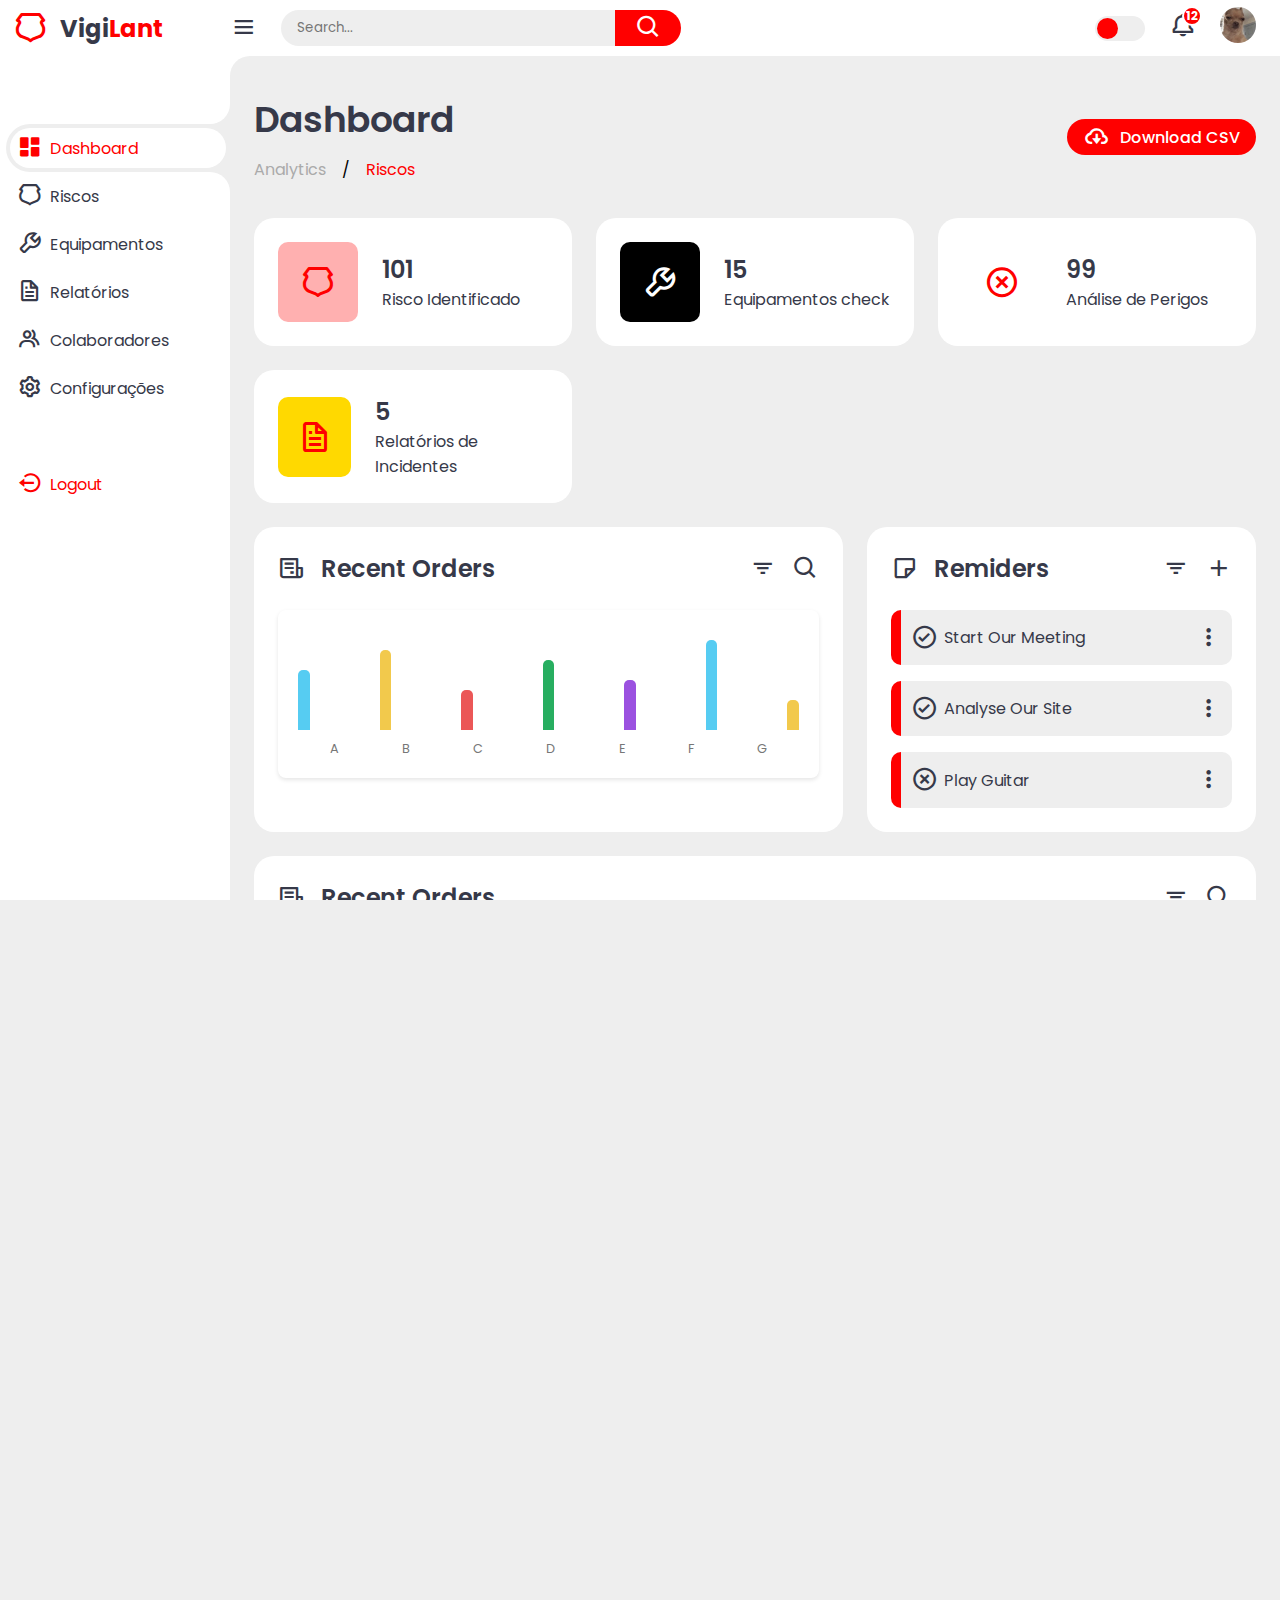
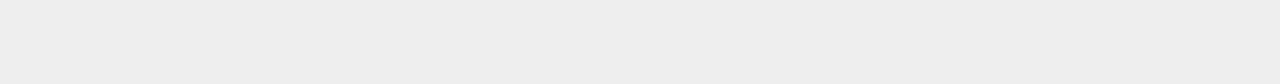
==== index.html @ 3edcef0a "first commit" ====
<!DOCTYPE html>
<html lang="en">
  <head>
    <meta charset="UTF-8" />
    <link rel="preconnect" href="https://fonts.googleapis.com" />
    <link rel="preconnect" href="https://fonts.gstatic.com" crossorigin />
    <link
      href="https://fonts.googleapis.com/css2?family=Poppins:wght@300;400;500;600;700;800&display=swap"
      rel="stylesheet"
    />
    <meta name="viewport" content="width=device-width, initial-scale=1.0" />
    <link
      href="https://unpkg.com/boxicons@2.1.4/css/boxicons.min.css"
      rel="stylesheet"
    />
    <link rel="stylesheet" href="style.css" />
    <link rel="stylesheet" href="style2.css">

    <title>Vigilant BR | Gestor de riscos</title>
    <link rel="shortcut icon" href="/assets/favicon.png" type="image/x-icon">
    
  </head>
  <body>
    <div class="sidebar">
      <a href="#" class="logo">
        <i class="bx bx-shield-alt"></i>
        <div class="logo-name"><span>Vigi</span>Lant</div>
      </a>
      <ul class="side-menu">
        <li class="active">
          <a href="#"><i class="bx bxs-dashboard"></i>Dashboard</a>
        </li>
        <li>
          <a href="#"><i class="bx bx-shield-alt"></i>Riscos</a>
        </li>
        <li>
          <a href="#"><i class="bx bx-wrench"></i>Equipamentos</a>
        </li>
        <li>
          <a href="#"><i class="bx bx-file"></i>Relatórios</a>
        </li>
        <li>
          <a href="#"><i class="bx bx-group"></i>Colaboradores</a>
        </li>
        <li>
          <a href="#"><i class="bx bx-cog"></i>Configurações</a>
        </li>
      </ul>
      <ul class="side-menu">
        <li>
          <a href="#" class="logout">
            <i class="bx bx-log-out-circle"></i>
            Logout
          </a>
        </li>
      </ul>
    </div>
    <div class="content">
      <nav>
        <i class="bx bx-menu"></i>
        <form action="#">
          <div class="form-input">
            <input type="search" placeholder="Search..." />
            <button class="search-btn" type="submit">
              <i class="bx bx-search"></i>
            </button>
          </div>
        </form>
        <input type="checkbox" id="theme-toggle" hidden />
        <label for="theme-toggle" class="theme-toggle"></label>
        <a href="#" class="notif">
          <i class="bx bx-bell"></i>
          <span class="count">12</span>
        </a>
        <a href="#" class="profile">
          <img src="/assets/beb449b8a5b8dd50c113fc3c4063e4e1.jpg" />
        </a>
      </nav>

      <main>
        <div class="header">
          <div class="left">
            <h1>Dashboard</h1>
            <ul class="breadcrumb">
              <li><a href="#">Analytics</a></li>
              /
              <li><a href="#" class="active">Riscos</a></li>
            </ul>
          </div>
          <a href="#" class="report">
            <i class="bx bx-cloud-download"></i>
            <span>Download CSV</span>
          </a>
        </div>
        <ul class="insights">
          <li>
            <i class="bx bx-shield-alt"></i>
            <span class="info">
              <h3>101</h3>
              <p>Risco Identificado</p>
            </span>
          </li>
          <li>
            <i class="bx bx-wrench"></i>
            <span class="info">
              <h3>15</h3>
              <p>Equipamentos check</p>
            </span>
          </li>
          <li>
            <i class="bx bx-x-circle"></i>
            <span class="info">
              <h3>99</h3>
              <p>Análise de Perigos</p>
            </span>
          </li>
          <li>
            <i class="bx bx-file"></i>
            <span class="info">
              <h3>5</h3>
              <p>Relatórios de Incidentes</p>
            </span>
          </li>
        </ul>

        <div class="bottom-data">
          <div class="orders">
            <div class="header">
              <i class="bx bx-receipt"></i>
              <h3>Recent Orders</h3>
              <i class="bx bx-filter"></i>
              <i class="bx bx-search"></i>
            </div>
            <table>
              <div class="widget">
                <div class="bar-chart">
                    <div class="bar" style="height: 60%; background-color: #56CCF2;"></div>
                    <div class="bar" style="height: 80%; background-color: #F2C94C;"></div>
                    <div class="bar" style="height: 40%; background-color: #EB5757;"></div>
                    <div class="bar" style="height: 70%; background-color: #27AE60;"></div>
                    <div class="bar" style="height: 50%; background-color: #9B51E0;"></div>
                    <div class="bar" style="height: 90%; background-color: #56CCF2;"></div>
                    <div class="bar" style="height: 30%; background-color: #F2C94C;"></div>
                </div>
                <div class="chart-labels">
                    <span>A</span>
                    <span>B</span>
                    <span>C</span>
                    <span>D</span>
                    <span>E</span>
                    <span>F</span>
                    <span>G</span>
                </div>
            </table>
          </div>

          <div class="reminders">
            <div class="header">
              <i class="bx bx-note"></i>
              <h3>Remiders</h3>
              <i class="bx bx-filter"></i>
              <i class="bx bx-plus"></i>
            </div>
            <ul class="task-list">
              <li class="completed">
                <div class="task-title">
                  <i class="bx bx-check-circle"></i>
                  <p>Start Our Meeting</p>
                </div>
                <i class="bx bx-dots-vertical-rounded"></i>
              </li>
              <li class="completed">
                <div class="task-title">
                  <i class="bx bx-check-circle"></i>
                  <p>Analyse Our Site</p>
                </div>
                <i class="bx bx-dots-vertical-rounded"></i>
              </li>
              <li class="not-completed">
                <div class="task-title">
                  <i class="bx bx-x-circle"></i>
                  <p>Play Guitar</p>
                </div>
                <i class="bx bx-dots-vertical-rounded"></i>
              </li>
            </ul>
          </div>
        </div>

        <div class="bottom-data">
          <div class="orders">
            <div class="header">
              <i class="bx bx-receipt"></i>
              <h3>Recent Orders</h3>
              <i class="bx bx-filter"></i>
              <i class="bx bx-search"></i>
            </div>
            <table>
              <thead>
                <tr>
                  <th>User</th>
                  <th>Order Date</th>
                  <th>Status</th>
                </tr>
              </thead>
              <tbody>
                <tr>
                  <td>
                    <img src="assets/profile.jpg" />
                    <p>Letícia</p>
                  </td>
                  <td>14-08-2023</td>
                  <td><span class="status completed">Completed</span></td>
                </tr>
                <tr>
                  <td>
                    <img src="assets/profile.jpg" />
                    <p>Letícia</p>
                  </td>
                  <td>14-08-2023</td>
                  <td><span class="status pending">Pending</span></td>
                </tr>
                <tr>
                  <td>
                    <img src="assets/profile.jpg" />
                    <p>Letícia</p>
                  </td>
                  <td>14-08-2023</td>
                  <td><span class="status process">Processing</span></td>
                </tr>
              </tbody>
            </table>
          </div>

          <div class="bottom-data">
            <div class="orders">
              <div class="header">
                <i class="bx bx-receipt"></i>
                <h3>Recent Orders</h3>
                <i class="bx bx-filter"></i>
                <i class="bx bx-search"></i>
              </div>
              <table>
                <div class="progress-bars">
                  <div class="progress-item">
                      <div class="progress-label">TOTAL SALES</div>
                      <div class="progress-bar-container">
                          <div class="progress-bar" style="width: 75%; background-color: #56CCF2;"></div>
                      </div>
                      <div class="progress-value">75%</div>
                  </div>
                  <div class="progress-item">
                      <div class="progress-label">NEW CUSTOMERS</div>
                      <div class="progress-bar-container">
                          <div class="progress-bar" style="width: 50%; background-color: #F2C94C;"></div>
                      </div>
                      <div class="progress-value">50%</div>
                  </div>
                  <div class="progress-item">
                      <div class="progress-label">COMPLETED TASKS</div>
                      <div class="progress-bar-container">
                          <div class="progress-bar" style="width: 90%; background-color: #27AE60;"></div>
                      </div>
                      <div class="progress-value">90%</div>
                  </div>
                  <div class="progress-item">
                      <div class="progress-label">ACCURACY</div>
                      <div class="progress-bar-container">
                          <div class="progress-bar" style="width: 65%; background-color: #EB5757;"></div>
                      </div>
                      <div class="progress-value">65%</div>
                  </div>
              </table>
            </div>

      </main>
    </div>
    <script src="script.js"></script>
  </body>
</html>
---- style.css ----
:root {
  --light: #ffffff;
  --primary: #ff0000;
  --light-primary: #ffb0b0;
  --grey: #eee;
  --dark-grey: #aaaaaa;
  --dark: #363949;
  --danger: #ff0000;
  --light-danger: #ffd900;
  --warning: #ffffff;
  --light-warning: #000000;
  --success: #ff0000;
  --light-success: #ffffff;
}

* {
  margin: 0;
  padding: 0;
  box-sizing: border-box;
  font-family: "Poppins", sans-serif;
}

.bx {
  font-size: 1.7rem;
}

a {
  text-decoration: none;
}

li {
  list-style: none;
}

html {
  overflow-x: hidden;
}

body.dark {
  --light: #181a1e;
  --grey: #25252c;
  --dark: #fbfbfb;
}

body {
  background: var(--grey);
  overflow-x: hidden;
}

.sidebar {
  position: fixed;
  top: 0;
  left: 0;
  background: var(--light);
  width: 230px;
  height: 100%;
  z-index: 2000;
  overflow-x: hidden;
  scrollbar-width: none;
  transition: all 0.3s ease;
}

.sidebar::-webkit-scrollbar {
  display: none;
}

.sidebar.close {
  width: 60px;
}

.sidebar .logo {
  font-size: 24px;
  font-weight: 700;
  height: 56px;
  display: flex;
  align-items: center;
  color: var(--primary);
  z-index: 500;
  padding-bottom: 20px;
  box-sizing: content-box;
}

.sidebar .logo .logo-name span {
  color: var(--dark);
}

.sidebar .logo .bx {
  min-width: 60px;
  display: flex;
  justify-content: center;
  font-size: 2.2rem;
}

.sidebar .side-menu {
  width: 100%;
  margin-top: 48px;
}

.sidebar .side-menu li {
  height: 48px;
  background: transparent;
  margin-left: 6px;
  border-radius: 48px 0 0 48px;
  padding: 4px;
}

.sidebar .side-menu li.active {
  background: var(--grey);
  position: relative;
}

.sidebar .side-menu li.active::before {
  content: "";
  position: absolute;
  width: 40px;
  height: 40px;
  border-radius: 50%;
  top: -40px;
  right: 0;
  box-shadow: 20px 20px 0 var(--grey);
  z-index: -1;
}

.sidebar .side-menu li.active::after {
  content: "";
  position: absolute;
  width: 40px;
  height: 40px;
  border-radius: 50%;
  bottom: -40px;
  right: 0;
  box-shadow: 20px -20px 0 var(--grey);
  z-index: -1;
}

.sidebar .side-menu li a {
  width: 100%;
  height: 100%;
  background: var(--light);
  display: flex;
  align-items: center;
  border-radius: 48px;
  font-size: 16px;
  color: var(--dark);
  white-space: nowrap;
  overflow-x: hidden;
  transition: all 0.3s ease;
}

.sidebar .side-menu li.active a {
  color: var(--success);
}

.sidebar.close .side-menu li a {
  width: calc(48px - (4px * 2));
  transition: all 0.3s ease;
}

.sidebar .side-menu li a .bx {
  min-width: calc(60px - ((4px + 6px) * 2));
  display: flex;
  font-size: 1.6rem;
  justify-content: center;
}

.sidebar .side-menu li a.logout {
  color: var(--danger);
}

.content {
  position: relative;
  width: calc(100% - 230px);
  left: 230px;
  transition: all 0.3s ease;
}

.sidebar.close ~ .content {
  width: calc(100% - 60px);
  left: 60px;
}

.content nav {
  height: 56px;
  background: var(--light);
  padding: 0 24px 0 0;
  display: flex;
  align-items: center;
  grid-gap: 24px;
  position: sticky;
  top: 0;
  left: 0;
  z-index: 1000;
}

.content nav::before {
  content: "";
  position: absolute;
  width: 40px;
  height: 40px;
  bottom: -40px;
  left: 0;
  border-radius: 50%;
  box-shadow: -20px -20px 0 var(--light);
}

.content nav a {
  color: var(--dark);
}

.content nav .bx.bx-menu {
  cursor: pointer;
  color: var(--dark);
}

.content nav form {
  max-width: 400px;
  width: 100%;
  margin-right: auto;
}

.content nav form .form-input {
  display: flex;
  align-items: center;
  height: 36px;
}

.content nav form .form-input input {
  flex-grow: 1;
  padding: 0 16px;
  height: 100%;
  border: none;
  background: var(--grey);
  border-radius: 36px 0 0 36px;
  outline: none;
  width: 100%;
  color: var(--dark);
}

.content nav form .form-input button {
  width: 80px;
  height: 100%;
  display: flex;
  justify-content: center;
  align-items: center;
  background: var(--primary);
  color: var(--light);
  font-size: 18px;
  border: none;
  outline: none;
  border-radius: 0 36px 36px 0;
  cursor: pointer;
}

.content nav .notif {
  font-size: 20px;
  position: relative;
}

.content nav .notif .count {
  position: absolute;
  top: -6px;
  right: -6px;
  width: 20px;
  height: 20px;
  background: var(--danger);
  border-radius: 50%;
  color: var(--light);
  border: 2px solid var(--light);
  font-weight: 700;
  font-size: 12px;
  display: flex;
  align-items: center;
  justify-content: center;
}

.content nav .profile img {
  width: 36px;
  height: 36px;
  object-fit: cover;
  border-radius: 50%;
}

.content nav .theme-toggle {
  display: block;
  min-width: 50px;
  height: 25px;
  background: var(--grey);
  cursor: pointer;
  position: relative;
  border-radius: 25px;
}

.content nav .theme-toggle::before {
  content: "";
  position: absolute;
  top: 2px;
  left: 2px;
  bottom: 2px;
  width: calc(25px - 4px);
  background: var(--primary);
  border-radius: 50%;
  transition: all 0.3s ease;
}

.content nav #theme-toggle:checked + .theme-toggle::before {
  left: calc(100% - (25px - 4px) - 2px);
}

.content main {
  width: 100%;
  padding: 36px 24px;
  max-height: calc(100vh - 56px);
}

.content main .header {
  display: flex;
  align-items: center;
  justify-content: space-between;
  grid-gap: 16px;
  flex-wrap: wrap;
}

.content main .header .left h1 {
  font-size: 36px;
  font-weight: 600;
  margin-bottom: 10px;
  color: var(--dark);
}

.content main .header .left .breadcrumb {
  display: flex;
  align-items: center;
  grid-gap: 16px;
}

.content main .header .left .breadcrumb li {
  color: var(--dark);
}

.content main .header .left .breadcrumb li a {
  color: var(--dark-grey);
  pointer-events: none;
}

.content main .header .left .breadcrumb li a.active {
  color: var(--primary);
  pointer-events: none;
}

.content main .header .report {
  height: 36px;
  padding: 0 16px;
  border-radius: 36px;
  background: var(--primary);
  color: var(--light);
  display: flex;
  align-items: center;
  justify-content: center;
  grid-gap: 10px;
  font-weight: 500;
}

.content main .insights {
  display: grid;
  grid-template-columns: repeat(auto-fit, minmax(240px, 1fr));
  grid-gap: 24px;
  margin-top: 36px;
}

.content main .insights li {
  padding: 24px;
  background: var(--light);
  border-radius: 20px;
  display: flex;
  align-items: center;
  grid-gap: 24px;
  cursor: pointer;
}

.content main .insights li .bx {
  width: 80px;
  height: 80px;
  border-radius: 10px;
  font-size: 36px;
  display: flex;
  align-items: center;
  justify-content: center;
}

.content main .insights li:nth-child(1) .bx {
  background: var(--light-primary);
  color: var(--primary);
}

.content main .insights li:nth-child(2) .bx {
  background: var(--light-warning);
  color: var(--warning);
}

.content main .insights li:nth-child(3) .bx {
  background: var(--light-success);
  color: var(--success);
}

.content main .insights li:nth-child(4) .bx {
  background: var(--light-danger);
  color: var(--danger);
}

.content main .insights li .info h3 {
  font-size: 24px;
  font-weight: 600;
  color: var(--dark);
}

.content main .insights li .info p {
  color: var(--dark);
}

.content main .bottom-data {
  display: flex;
  flex-wrap: wrap;
  grid-gap: 24px;
  margin-top: 24px;
  width: 100%;
  color: var(--dark);
}

.content main .bottom-data > div {
  border-radius: 20px;
  background: var(--light);
  padding: 24px;
  overflow-x: auto;
}

.content main .bottom-data .header {
  display: flex;
  align-items: center;
  grid-gap: 16px;
  margin-bottom: 24px;
}

.content main .bottom-data .header h3 {
  margin-right: auto;
  font-size: 24px;
  font-weight: 600;
}

.content main .bottom-data .header .bx {
  cursor: pointer;
}

.content main .bottom-data .orders {
  flex-grow: 1;
  flex-basis: 500px;
}

.content main .bottom-data .orders table {
  width: 100%;
  border-collapse: collapse;
}

.content main .bottom-data .orders table th {
  padding-bottom: 12px;
  font-size: 13px;
  text-align: left;
  border-bottom: 1px solid var(--grey);
}

.content main .bottom-data .orders table td {
  padding: 16px 0;
}

.content main .bottom-data .orders table tr td:first-child {
  display: flex;
  align-items: center;
  grid-gap: 12px;
  padding-left: 6px;
}

.content main .bottom-data .orders table td img {
  width: 36px;
  height: 36px;
  border-radius: 50%;
  object-fit: cover;
}

.content main .bottom-data .orders table tbody tr {
  cursor: pointer;
  transition: all 0.3s ease;
}

.content main .bottom-data .orders table tbody tr:hover {
  background: var(--grey);
}

.content main .bottom-data .orders table tr td .status {
  font-size: 10px;
  padding: 6px 16px;
  color: var(--light);
  border-radius: 20px;
  font-weight: 700;
}

.content main .bottom-data .orders table tr td .status.completed {
  background: var(--success);
}

.content main .bottom-data .orders table tr td .status.process {
  background: var(--primary);
}

.content main .bottom-data .orders table tr td .status.pending {
  background: var(--warning);
}

.content main .bottom-data .reminders {
  flex-grow: 1;
  flex-basis: 300px;
}

.content main .bottom-data .reminders .task-list {
  width: 100%;
}

.content main .bottom-data .reminders .task-list li {
  width: 100%;
  margin-bottom: 16px;
  background: var(--grey);
  padding: 14px 10px;
  border-radius: 10px;
  display: flex;
  align-items: center;
  justify-content: space-between;
}

.content main .bottom-data .reminders .task-list li .task-title {
  display: flex;
  align-items: center;
}

.content main .bottom-data .reminders .task-list li .task-title p {
  margin-left: 6px;
}

.content main .bottom-data .reminders .task-list li .bx {
  cursor: pointer;
}

.content main .bottom-data .reminders .task-list li.completed {
  border-left: 10px solid var(--success);
}

.content main .bottom-data .reminders .task-list li.not-completed {
  border-left: 10px solid var(--danger);
}

.content main .bottom-data .reminders .task-list li:last-child {
  margin-bottom: 0;
}

@media screen and (max-width: 768px) {
  .sidebar {
    width: 200px;
  }

  .content {
    width: calc(100% - 60px);
    left: 200px;
  }
}

@media screen and (max-width: 576px) {
  .content nav form .form-input input {
    display: none;
  }

  .content nav form .form-input button {
    width: auto;
    height: auto;
    background: transparent;
    color: var(--dark);
    border-radius: none;
  }

  .content nav form.show .form-input input {
    display: block;
    width: 100%;
  }

  .content nav form.show .form-input button {
    width: 36px;
    height: 100%;
    color: var(--light);
    background: var(--danger);
    border-radius: 0 36px 36px 0;
  }

  .content nav form.show ~ .notif,
  .content nav form.show ~ .profile {
    display: none;
  }

  .content main .insights {
    grid-template-columns: 1fr;
  }

  .content main .bottom-data .header {
    min-width: 340px;
  }

  .content main .bottom-data .orders table {
    min-width: 340px;
  }

  .content main .bottom-data .reminders .task-list {
    min-width: 340px;
  }
}
---- style2.css ----
/* Widgets Container */
.widgets-container {
    display: grid;
    grid-template-columns: repeat(auto-fit, minmax(300px, 1fr));
    gap: 20px;
    margin-bottom: 20px;
}

.widget {
    background-color: #fff;
    border-radius: 8px;
    box-shadow: 0 2px 4px rgba(0, 0, 0, 0.1);
    padding: 20px;
    display: flex;
    flex-direction: column;
    justify-content: space-between;
}

.widget-header {
    font-weight: bold;
    color: #555;
    margin-bottom: 15px;
}

/* Bar Chart */
.bar-chart {
    display: flex;
    align-items: flex-end;
    height: 100px;
    gap: 70px;
}

.bar {
    width: 20px;
    border-radius: 5px 5px 0 0;
}

.chart-labels {
    display: flex;
    justify-content: space-around;
    margin-top: 10px;
    color: #777;
    font-size: 0.8rem;
}

/* Progress Bars */
.progress-bars {
    display: flex;
    flex-direction: column;
    gap: 15px;
}

.progress-item {
    display: flex;
    flex-direction: column;
}

.progress-label {
    color: #555;
    margin-bottom: 5px;
    font-size: 0.9rem;
}

.progress-bar-container {
    background-color: #eee;
    border-radius: 5px;
    height: 10px;
    overflow: hidden;
}

.progress-bar {
    height: 100%;
    border-radius: 5px;
}

.progress-value {
    color: #777;
    font-size: 0.8rem;
    margin-top: 5px;
    text-align: right;
}
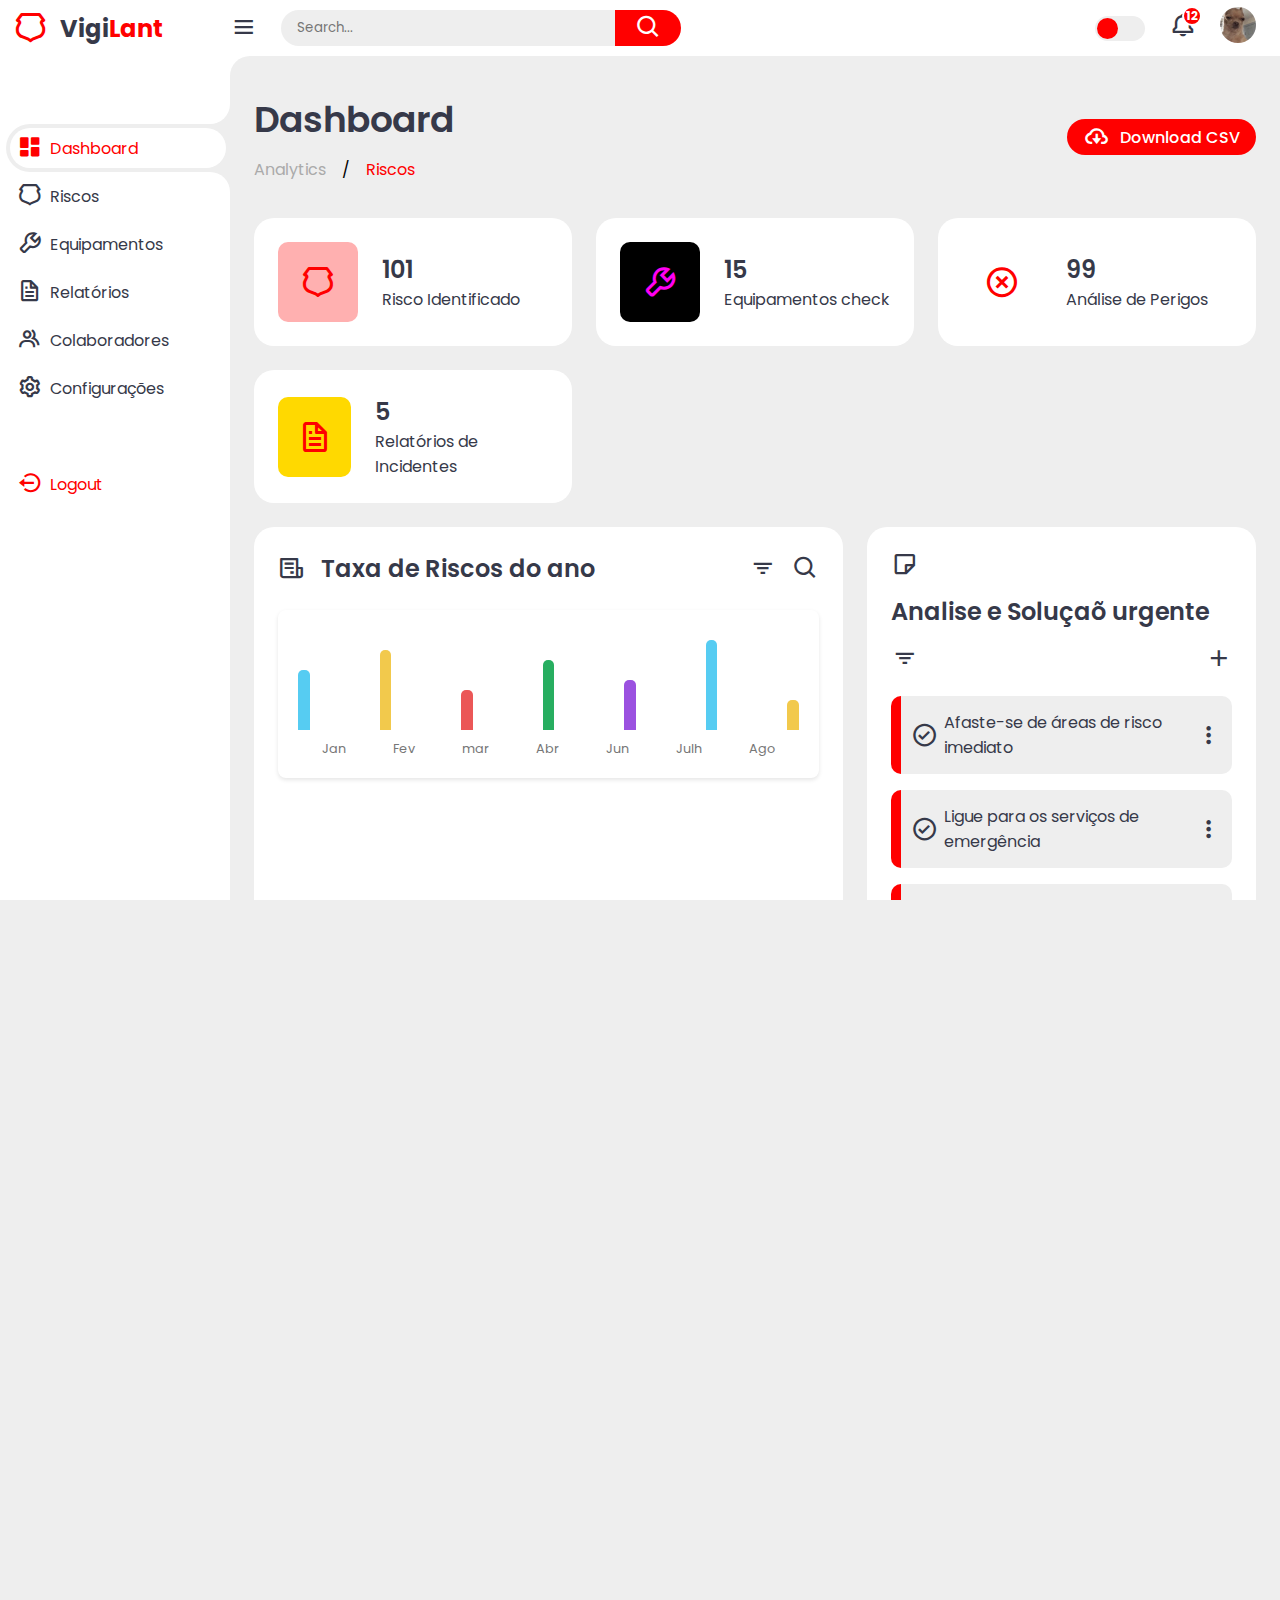
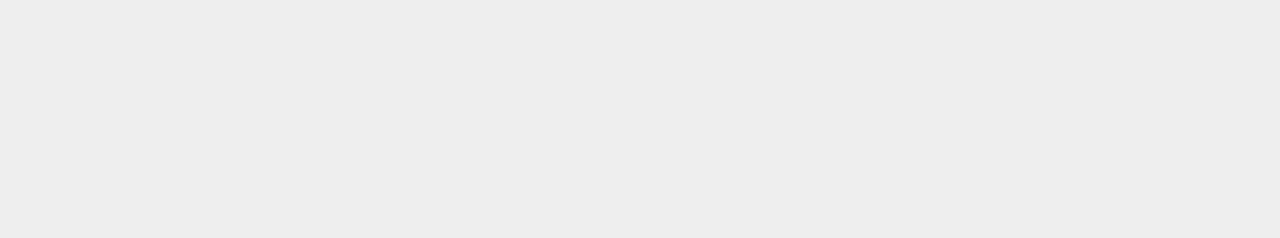
==== commit 07e47800: "first 2" ====
--- a/index.html
+++ b/index.html
@@ -127,7 +127,7 @@
           <div class="orders">
             <div class="header">
               <i class="bx bx-receipt"></i>
-              <h3>Recent Orders</h3>
+              <h3>Taxa de Riscos do ano</h3>
               <i class="bx bx-filter"></i>
               <i class="bx bx-search"></i>
             </div>
@@ -143,13 +143,13 @@
                     <div class="bar" style="height: 30%; background-color: #F2C94C;"></div>
                 </div>
                 <div class="chart-labels">
-                    <span>A</span>
-                    <span>B</span>
-                    <span>C</span>
-                    <span>D</span>
-                    <span>E</span>
-                    <span>F</span>
-                    <span>G</span>
+                    <span>Jan</span>
+                    <span>Fev</span>
+                    <span>mar</span>
+                    <span>Abr</span>
+                    <span>Jun</span>
+                    <span>Julh</span>
+                    <span>Ago</span>
                 </div>
             </table>
           </div>
@@ -157,7 +157,7 @@
           <div class="reminders">
             <div class="header">
               <i class="bx bx-note"></i>
-              <h3>Remiders</h3>
+              <h3>Analise e Soluçaõ urgente</h3>
               <i class="bx bx-filter"></i>
               <i class="bx bx-plus"></i>
             </div>
@@ -165,21 +165,21 @@
               <li class="completed">
                 <div class="task-title">
                   <i class="bx bx-check-circle"></i>
-                  <p>Start Our Meeting</p>
+                  <p>Afaste-se de áreas de risco imediato</p>
                 </div>
                 <i class="bx bx-dots-vertical-rounded"></i>
               </li>
               <li class="completed">
                 <div class="task-title">
                   <i class="bx bx-check-circle"></i>
-                  <p>Analyse Our Site</p>
+                  <p>Ligue para os serviços de emergência</p>
                 </div>
                 <i class="bx bx-dots-vertical-rounded"></i>
               </li>
               <li class="not-completed">
                 <div class="task-title">
                   <i class="bx bx-x-circle"></i>
-                  <p>Play Guitar</p>
+                  <p>Isole a área para evitar a propagação do vazamento.</p>
                 </div>
                 <i class="bx bx-dots-vertical-rounded"></i>
               </li>
@@ -191,42 +191,42 @@
           <div class="orders">
             <div class="header">
               <i class="bx bx-receipt"></i>
-              <h3>Recent Orders</h3>
+              <h3>Riscos Recentes</h3>
               <i class="bx bx-filter"></i>
               <i class="bx bx-search"></i>
             </div>
             <table>
               <thead>
                 <tr>
-                  <th>User</th>
-                  <th>Order Date</th>
+                  <th>Setores</th>
+                  <th>Ordem de data</th>
                   <th>Status</th>
                 </tr>
               </thead>
               <tbody>
                 <tr>
                   <td>
-                    <img src="assets/profile.jpg" />
-                    <p>Letícia</p>
+                    <img src="/assets/images (35).jpg" />
+                    <p>Setor 17</p>
                   </td>
                   <td>14-08-2023</td>
-                  <td><span class="status completed">Completed</span></td>
+                  <td><span class="status completed">Fora de risco</span></td>
                 </tr>
                 <tr>
                   <td>
-                    <img src="assets/profile.jpg" />
-                    <p>Letícia</p>
+                    <img src="/assets/images (35).jpg" />
+                    <p>Seto 2</p>
                   </td>
                   <td>14-08-2023</td>
-                  <td><span class="status pending">Pending</span></td>
+                  <td><span class="status pending">Extra risco</span></td>
                 </tr>
                 <tr>
                   <td>
-                    <img src="assets/profile.jpg" />
-                    <p>Letícia</p>
+                    <img src="/assets/images (35).jpg" />
+                    <p>Central</p>
                   </td>
                   <td>14-08-2023</td>
-                  <td><span class="status process">Processing</span></td>
+                  <td><span class="status process">Em risco</span></td>
                 </tr>
               </tbody>
             </table>
@@ -236,35 +236,35 @@
             <div class="orders">
               <div class="header">
                 <i class="bx bx-receipt"></i>
-                <h3>Recent Orders</h3>
+                <h3>% de ocorrer acidente</h3>
                 <i class="bx bx-filter"></i>
                 <i class="bx bx-search"></i>
               </div>
               <table>
                 <div class="progress-bars">
                   <div class="progress-item">
-                      <div class="progress-label">TOTAL SALES</div>
+                      <div class="progress-label">Maquina de produção 1</div>
                       <div class="progress-bar-container">
                           <div class="progress-bar" style="width: 75%; background-color: #56CCF2;"></div>
                       </div>
                       <div class="progress-value">75%</div>
                   </div>
                   <div class="progress-item">
-                      <div class="progress-label">NEW CUSTOMERS</div>
+                      <div class="progress-label">Maquina de produção 2</div>
                       <div class="progress-bar-container">
                           <div class="progress-bar" style="width: 50%; background-color: #F2C94C;"></div>
                       </div>
                       <div class="progress-value">50%</div>
                   </div>
                   <div class="progress-item">
-                      <div class="progress-label">COMPLETED TASKS</div>
+                      <div class="progress-label">Maquina de produção 3</div>
                       <div class="progress-bar-container">
                           <div class="progress-bar" style="width: 90%; background-color: #27AE60;"></div>
                       </div>
                       <div class="progress-value">90%</div>
                   </div>
                   <div class="progress-item">
-                      <div class="progress-label">ACCURACY</div>
+                      <div class="progress-label">Maquina de produção 4</div>
                       <div class="progress-bar-container">
                           <div class="progress-bar" style="width: 65%; background-color: #EB5757;"></div>
                       </div>
--- a/style.css
+++ b/style.css
@@ -7,7 +7,7 @@
   --dark: #363949;
   --danger: #ff0000;
   --light-danger: #ffd900;
-  --warning: #ffffff;
+  --warning: #ff00f2;
   --light-warning: #000000;
   --success: #ff0000;
   --light-success: #ffffff;
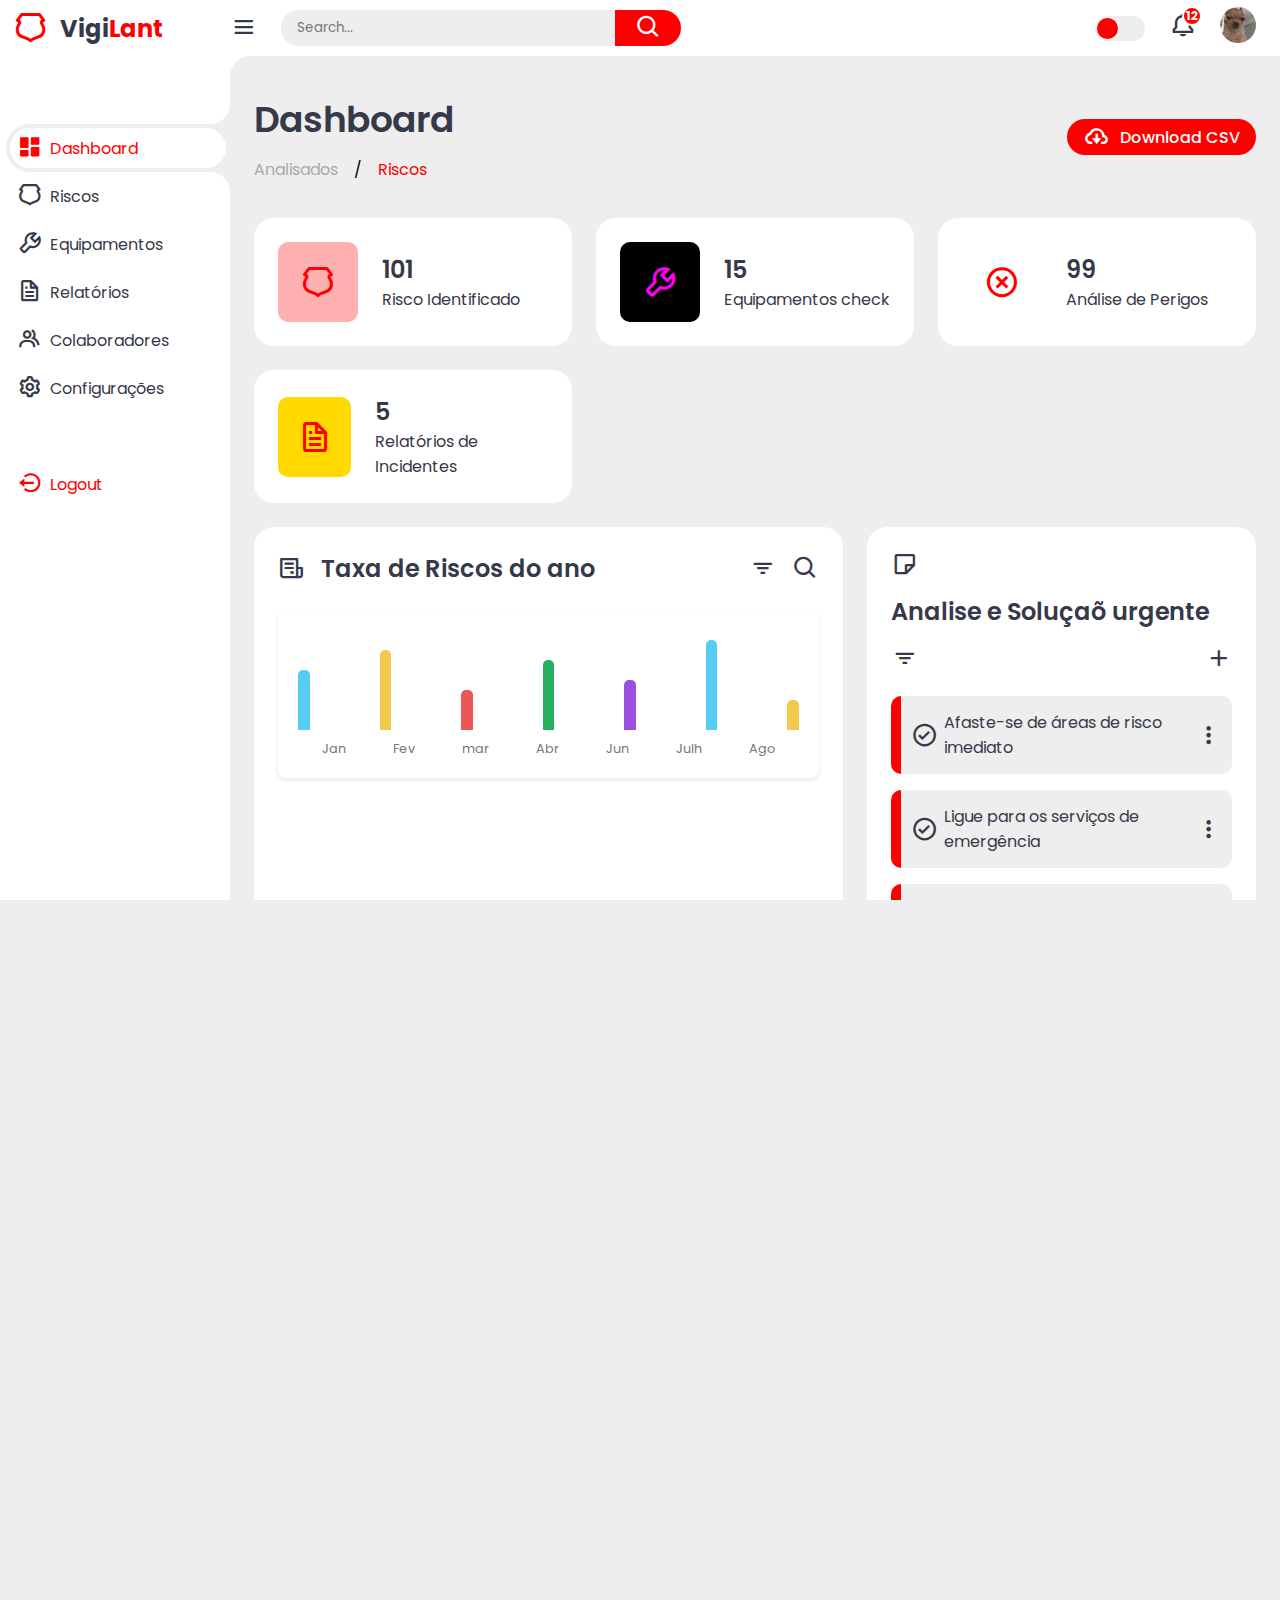
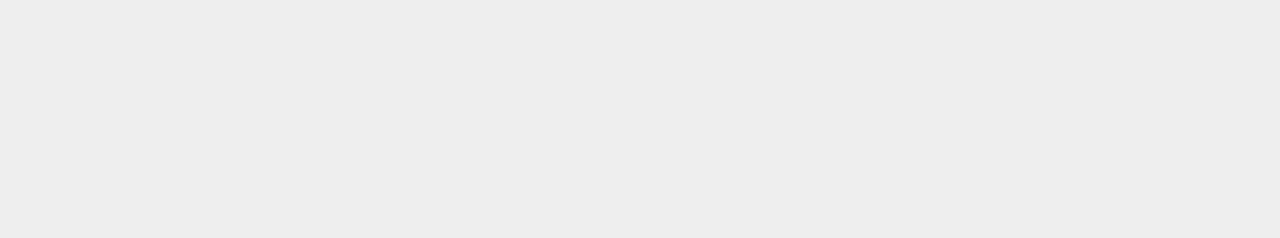
==== commit cbb423ed: "2att" ====
--- a/index.html
+++ b/index.html
@@ -28,10 +28,10 @@
       </a>
       <ul class="side-menu">
         <li class="active">
-          <a href="#"><i class="bx bxs-dashboard"></i>Dashboard</a>
-        </li>
-        <li>
-          <a href="#"><i class="bx bx-shield-alt"></i>Riscos</a>
+          <a href="/index.html"><i class="bx bxs-dashboard"></i>Dashboard</a>
+        </li>
+        <li>
+          <a href="/paginas/riscos.html"><i class="bx bx-shield-alt"></i>Riscos</a>
         </li>
         <li>
           <a href="#"><i class="bx bx-wrench"></i>Equipamentos</a>
@@ -82,7 +82,7 @@
           <div class="left">
             <h1>Dashboard</h1>
             <ul class="breadcrumb">
-              <li><a href="#">Analytics</a></li>
+              <li><a href="#">Analisados</a></li>
               /
               <li><a href="#" class="active">Riscos</a></li>
             </ul>
@@ -275,6 +275,67 @@
 
       </main>
     </div>
-    <script src="script.js"></script>
+    <script>const sideLinks = document.querySelectorAll(
+      ".sidebar .side-menu li a:not(.logout)"
+    );
+    
+    sideLinks.forEach((item) => {
+      const li = item.parentElement;
+      item.addEventListener("click", () => {
+        sideLinks.forEach((i) => {
+          i.parentElement.classList.remove("active");
+        });
+        li.classList.add("active");
+      });
+    });
+    
+    const menuBar = document.querySelector(".content nav .bx.bx-menu");
+    const sideBar = document.querySelector(".sidebar");
+    
+    menuBar.addEventListener("click", () => {
+      sideBar.classList.toggle("close");
+    });
+    
+    const searchBtn = document.querySelector(
+      ".content nav form .form-input button"
+    );
+    const searchBtnIcon = document.querySelector(
+      ".content nav form .form-input button .bx"
+    );
+    const searchForm = document.querySelector(".content nav form");
+    
+    searchBtn.addEventListener("click", function (e) {
+      if (window.innerWidth < 576) {
+        e.preventDefault;
+        searchForm.classList.toggle("show");
+        if (searchForm.classList.contains("show")) {
+          searchBtnIcon.classList.replace("bx-search", "bx-x");
+        } else {
+          searchBtnIcon.classList.replace("bx-x", "bx-search");
+        }
+      }
+    });
+    
+    window.addEventListener("resize", () => {
+      if (window.innerWidth < 768) {
+        sideBar.classList.add("close");
+      } else {
+        sideBar.classList.remove("close");
+      }
+    
+      if (window.innerWidth > 576) {
+        searchBtnIcon.classList.replace("bx-x", "bx-search");
+        searchForm.classList.remove("show");
+      }
+    });
+    
+    const toggler = document.getElementById("theme-toggle");
+    
+    toggler.addEventListener("change", function () {
+      this.checked
+        ? document.body.classList.add("dark")
+        : document.body.classList.remove("dark");
+    });
+    </script>
   </body>
 </html>
